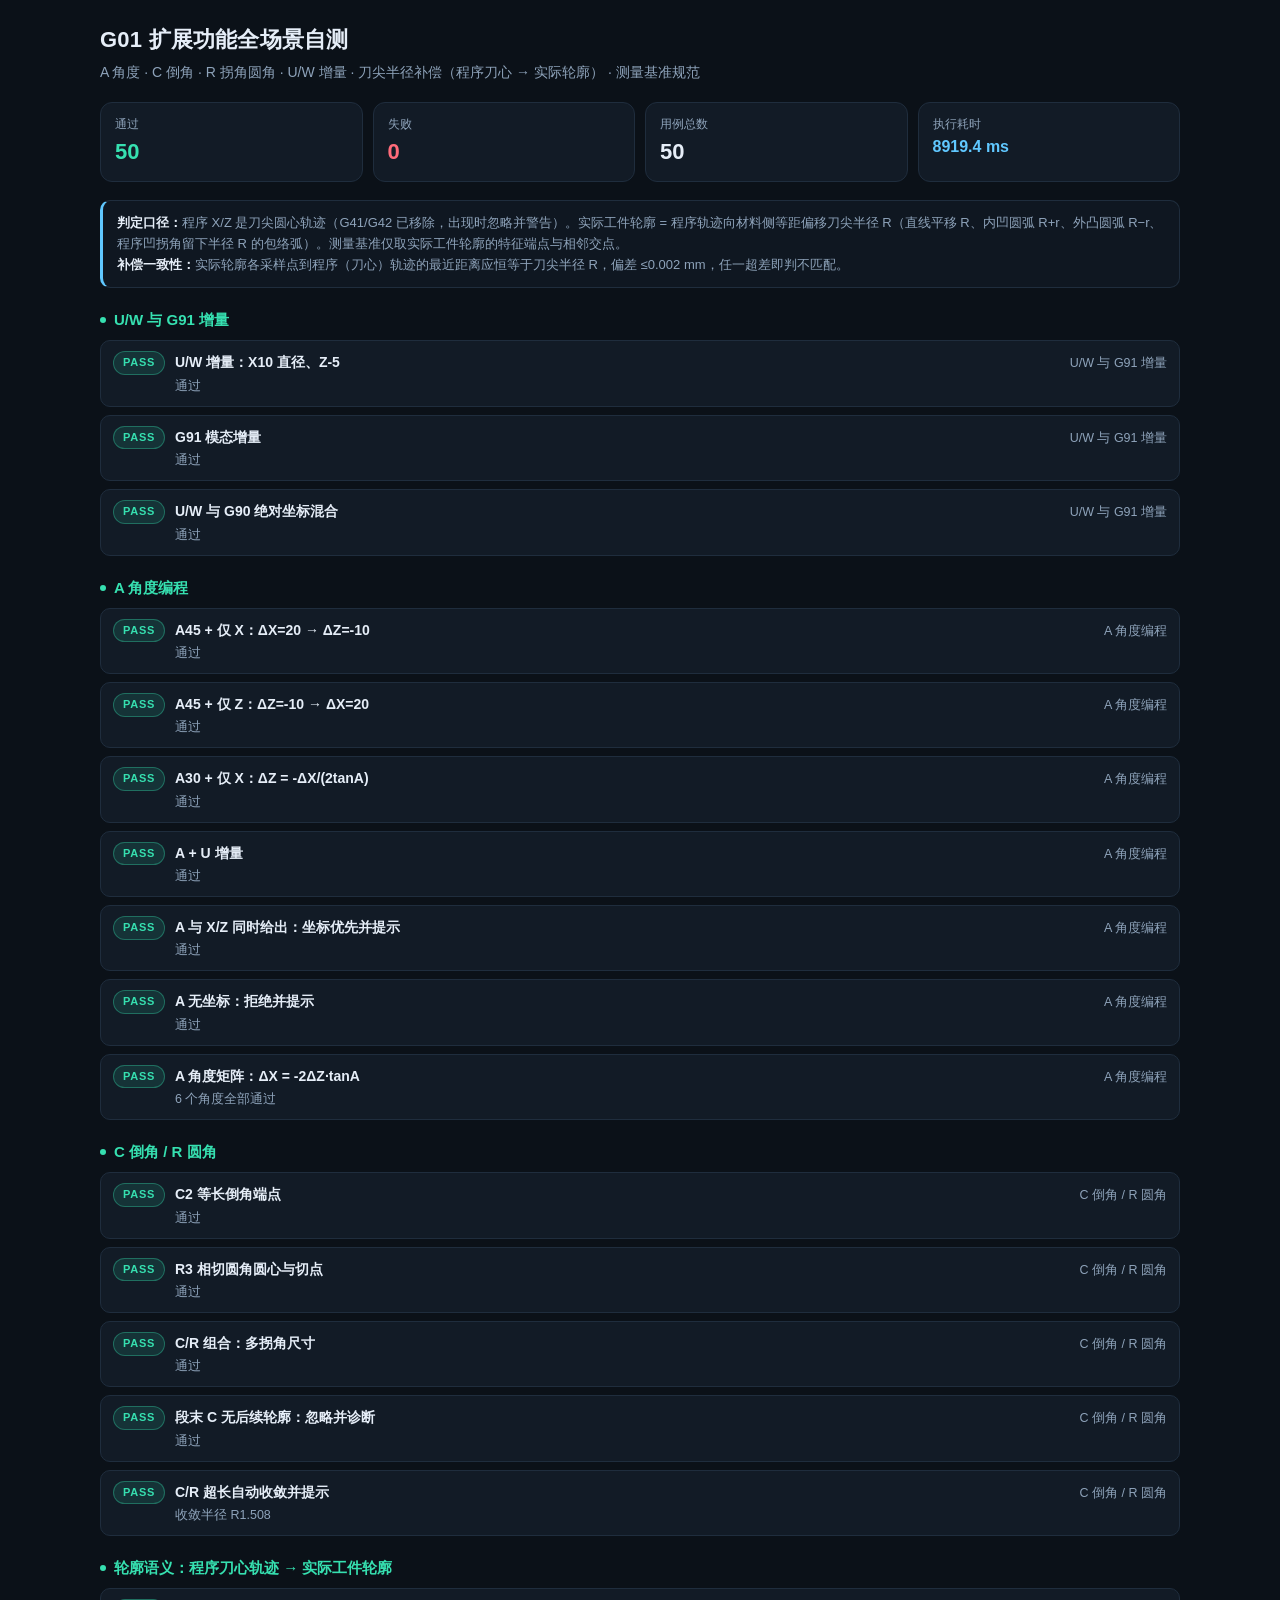
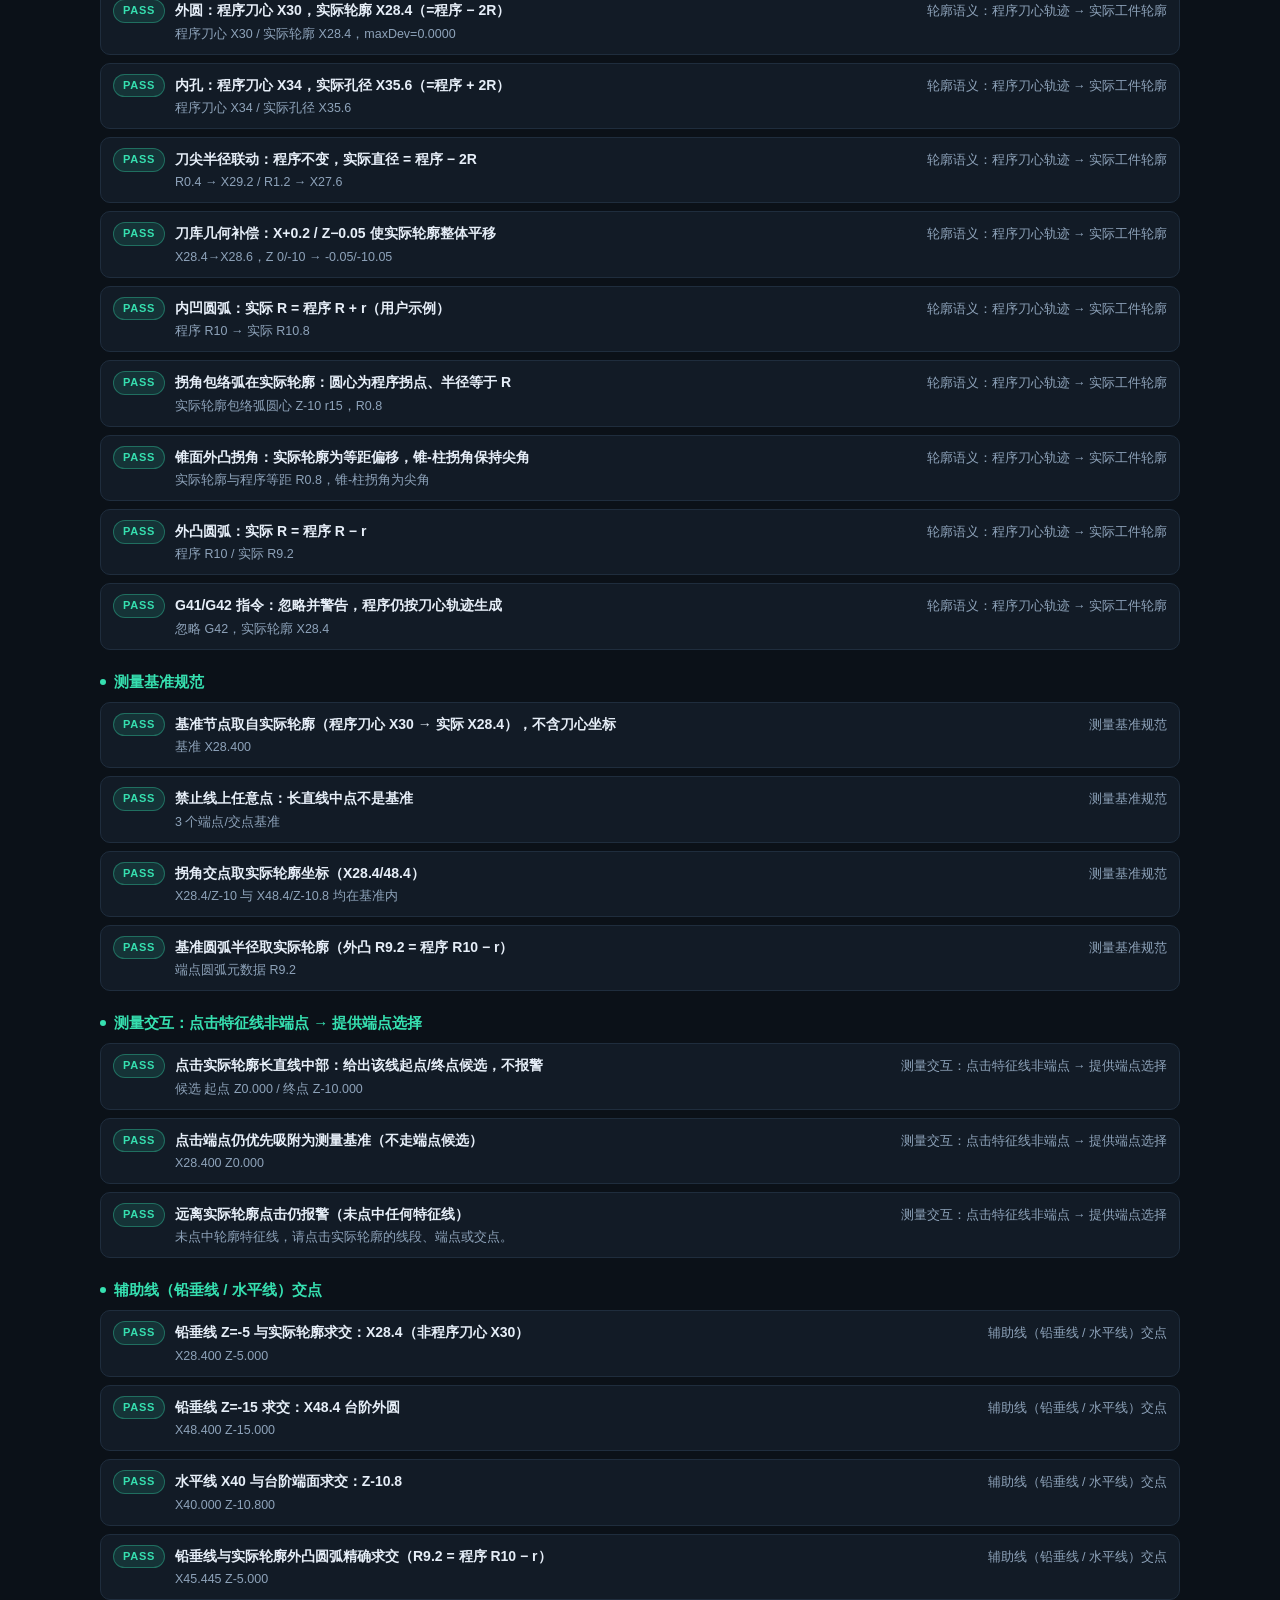
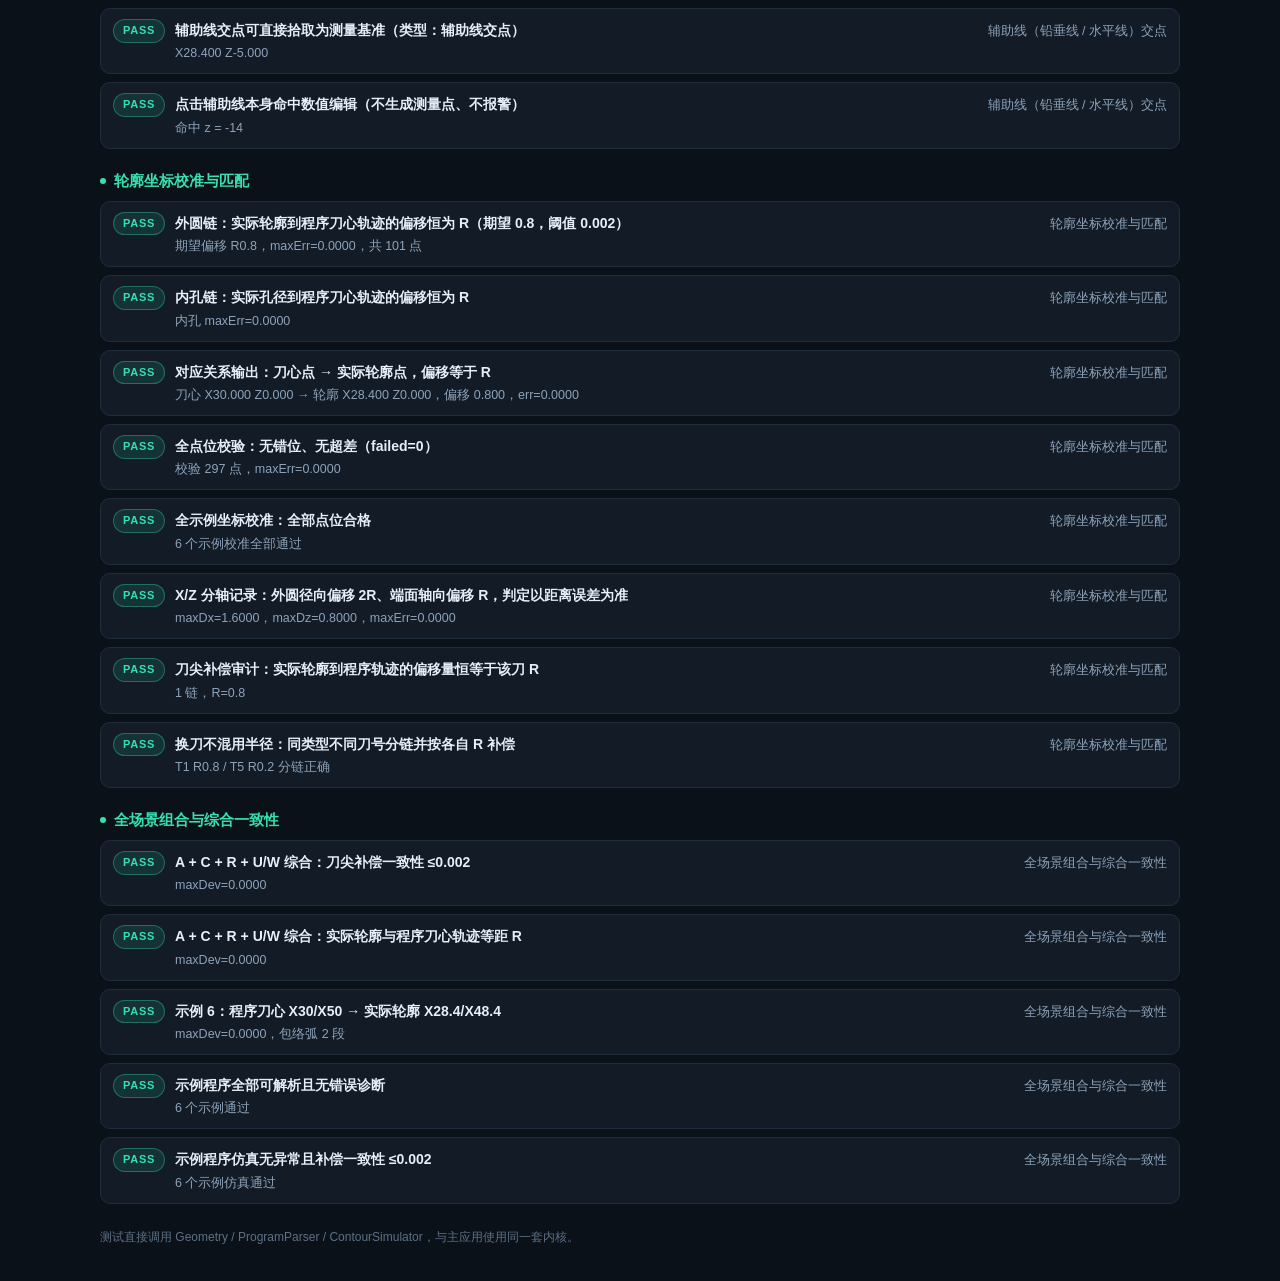
==== tests.html @ 0032b685 "Add self-test HTML page for G01 extension functionality with performance metrics and results display" ====
<!DOCTYPE html>
<html lang="zh-CN">
<head>
<meta charset="UTF-8">
<meta name="viewport" content="width=device-width, initial-scale=1.0">
<title>G01 扩展功能全场景自测</title>
<style>
  :root {
    --bg: #0b1118; --panel: #121b26; --panel2: #0f1721; --line: #1f2d3d;
    --txt: #e6eef8; --sub: #8ea3ba; --mint: #36e0b0; --amber: #ffbf5a;
    --red: #ff6b7a; --cyan: #60c8ff;
  }
  * { box-sizing: border-box; }
  body {
    margin: 0; background: radial-gradient(1200px 600px at 20% -10%, #16263a 0, var(--bg) 55%);
    color: var(--txt); font: 14px/1.6 "Segoe UI", "Microsoft YaHei", sans-serif;
    padding: 22px;
  }
  .wrap { max-width: 1080px; margin: 0 auto; }
  h1 { font-size: 22px; margin: 0 0 4px; letter-spacing: .01em; }
  .sub { color: var(--sub); margin: 0 0 18px; }
  .summary {
    display: grid; grid-template-columns: repeat(auto-fit, minmax(150px, 1fr));
    gap: 10px; margin-bottom: 18px;
  }
  .card {
    background: var(--panel); border: 1px solid var(--line); border-radius: 12px;
    padding: 12px 14px;
  }
  .card label { display: block; color: var(--sub); font-size: 12px; }
  .card b { font-size: 22px; font-variant-numeric: tabular-nums; }
  .card.pass b { color: var(--mint); }
  .card.fail b { color: var(--red); }
  .card.time b { color: var(--cyan); font-size: 16px; }
  .rules {
    background: var(--panel2); border: 1px solid var(--line); border-left: 3px solid var(--cyan);
    border-radius: 10px; padding: 12px 14px; color: var(--sub); margin-bottom: 18px; font-size: 13px;
  }
  .rules strong { color: var(--txt); }
  .group-title {
    margin: 20px 0 8px; font-weight: 600; font-size: 15px; color: var(--mint);
    display: flex; align-items: center; gap: 8px;
  }
  .group-title::before { content: ""; width: 6px; height: 6px; border-radius: 50%; background: var(--mint); }
  .test {
    display: grid; grid-template-columns: 52px 1fr auto; gap: 10px; align-items: start;
    background: var(--panel); border: 1px solid var(--line); border-radius: 10px;
    padding: 10px 12px; margin-bottom: 8px;
  }
  .badge { font-size: 11px; font-weight: 700; letter-spacing: .06em; padding: 2px 8px; border-radius: 999px; text-align: center; }
  .badge.pass { color: var(--mint); background: rgba(54, 224, 176, .12); border: 1px solid rgba(54, 224, 176, .35); }
  .badge.fail { color: var(--red); background: rgba(255, 107, 122, .12); border: 1px solid rgba(255, 107, 122, .4); }
  .name { font-weight: 600; }
  .detail { color: var(--sub); font-size: 12.5px; margin-top: 2px; word-break: break-all; }
  .test.failrow { border-color: rgba(255, 107, 122, .4); }
  .foot { color: #5d7086; font-size: 12px; margin-top: 24px; }
</style>
</head>
<body>
<div class="wrap">
  <h1>G01 扩展功能全场景自测</h1>
  <p class="sub">A 角度 · C 倒角 · R 拐角圆角 · U/W 增量 · 刀尖半径补偿（程序刀心 → 实际轮廓） · 测量基准规范</p>

  <div class="summary">
    <div class="card pass"><label>通过</label><b id="passCount">—</b></div>
    <div class="card fail"><label>失败</label><b id="failCount">—</b></div>
    <div class="card"><label>用例总数</label><b id="totalCount">—</b></div>
    <div class="card time"><label>执行耗时</label><b id="timeBox">—</b></div>
  </div>

  <div class="rules">
    <strong>判定口径：</strong>程序 X/Z 是刀尖圆心轨迹（G41/G42 已移除，出现时忽略并警告）。实际工件轮廓 = 程序轨迹向材料侧等距偏移刀尖半径 R（直线平移 R、内凹圆弧 R+r、外凸圆弧 R−r、程序凹拐角留下半径 R 的包络弧）。测量基准仅取实际工件轮廓的特征端点与相邻交点。<br>
    <strong>补偿一致性：</strong>实际轮廓各采样点到程序（刀心）轨迹的最近距离应恒等于刀尖半径 R，偏差 ≤0.002 mm，任一超差即判不匹配。
  </div>

  <div id="list"></div>
  <p class="foot">测试直接调用 Geometry / ProgramParser / ContourSimulator，与主应用使用同一套内核。</p>
</div>

<script src="js/geometry.js"></script>
<script src="js/parser.js"></script>
<script src="js/simulator.js"></script>
<script src="js/samples.js"></script>
<script src="js/viewer.js"></script>
<script src="js/selftest.js"></script>
<script>
(function () {
  var t0 = performance.now();
  var rows = SelfTest.run();
  var t1 = performance.now();
  var pass = rows.filter(function (r) { return r.pass; }).length;
  var fail = rows.length - pass;
  document.getElementById('passCount').textContent = pass;
  document.getElementById('failCount').textContent = fail;
  document.getElementById('totalCount').textContent = rows.length;
  document.getElementById('timeBox').textContent = (t1 - t0).toFixed(1) + ' ms';

  var list = document.getElementById('list');
  var lastGroup = '';
  rows.forEach(function (r) {
    if (r.group !== lastGroup) {
      lastGroup = r.group;
      var h = document.createElement('div');
      h.className = 'group-title';
      h.textContent = r.group;
      list.appendChild(h);
    }
    var el = document.createElement('div');
    el.className = 'test' + (r.pass ? '' : ' failrow');
    el.innerHTML =
      '<span class="badge ' + (r.pass ? 'pass' : 'fail') + '">' + (r.pass ? 'PASS' : 'FAIL') + '</span>' +
      '<div><div class="name">' + escapeHtml(r.name) + '</div>' +
      '<div class="detail">' + escapeHtml(r.detail) + '</div></div>' +
      '<span class="detail">' + escapeHtml(r.group) + '</span>';
    list.appendChild(el);
  });

  function escapeHtml(s) {
    return String(s).replace(/[&<>"']/g, function (c) {
      return { '&': '&amp;', '<': '&lt;', '>': '&gt;', '"': '&quot;', "'": '&#39;' }[c];
    });
  }
})();
</script>
</body>
</html>
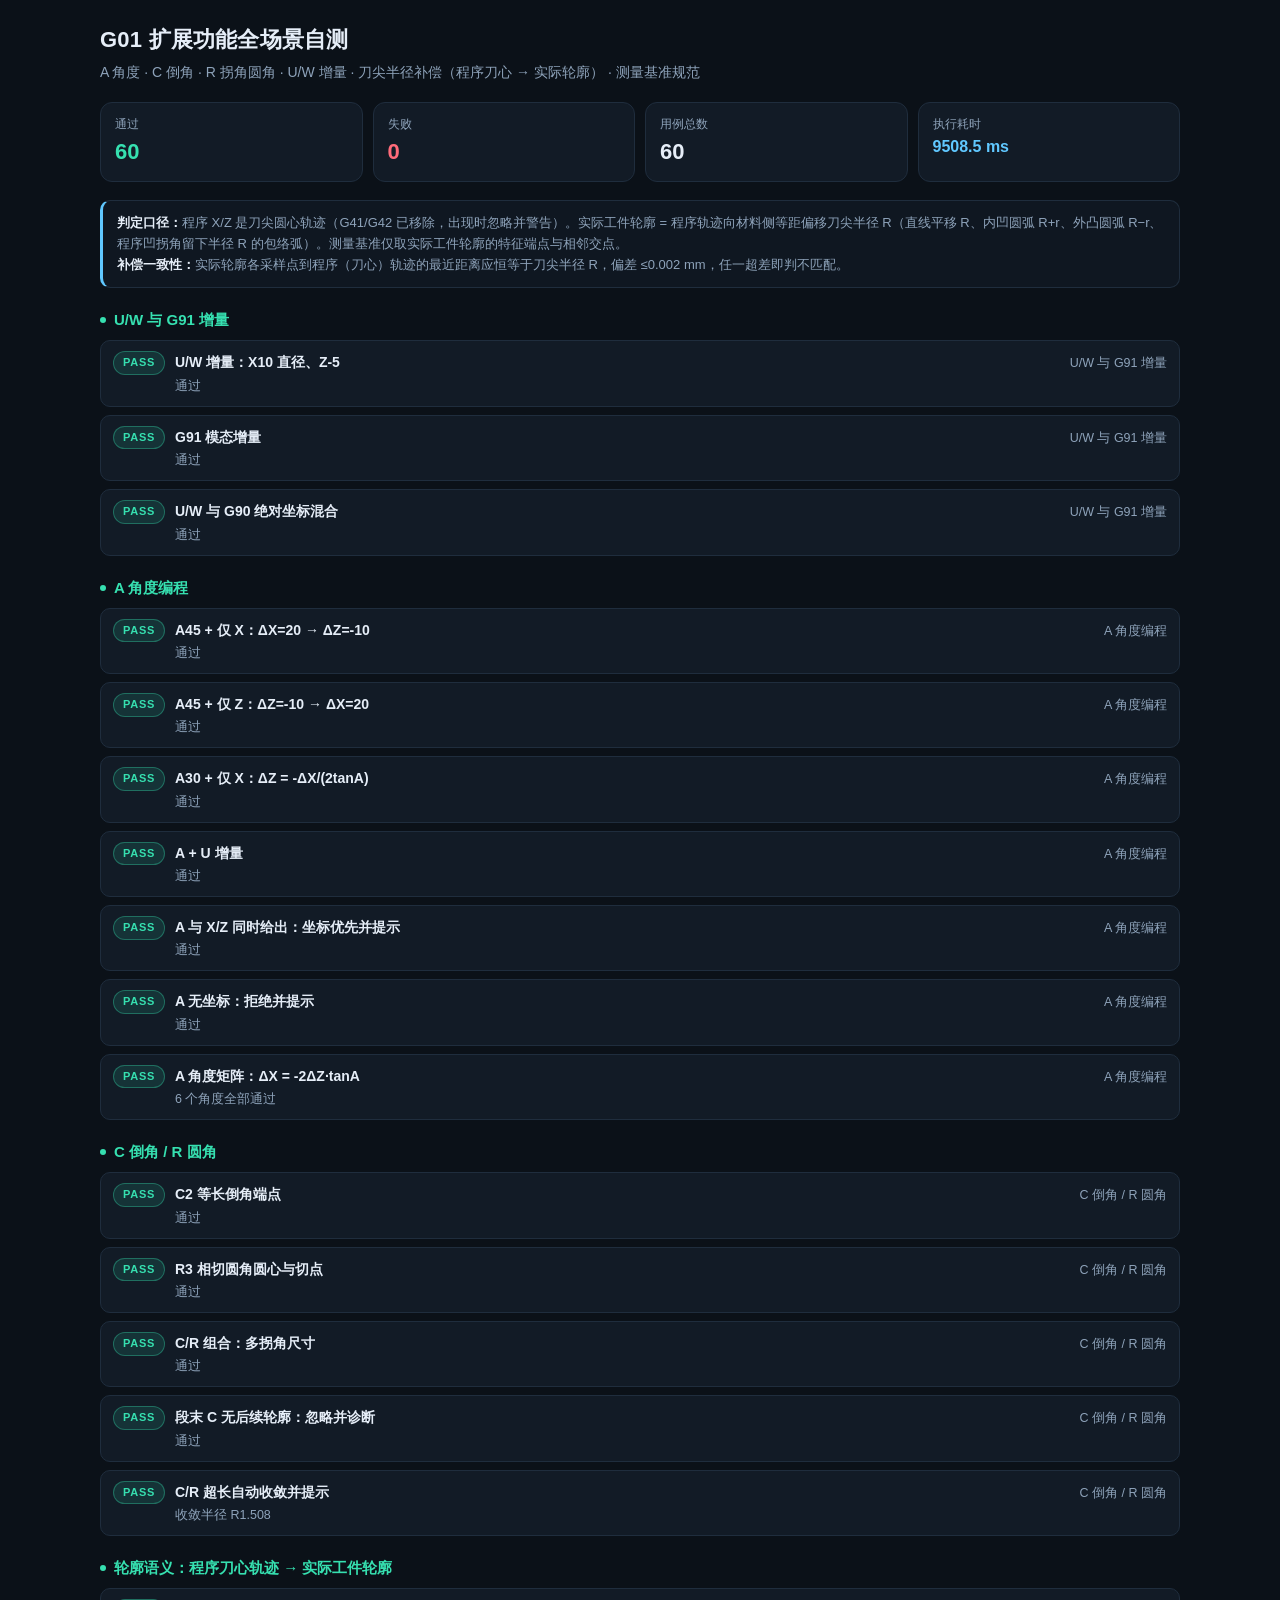
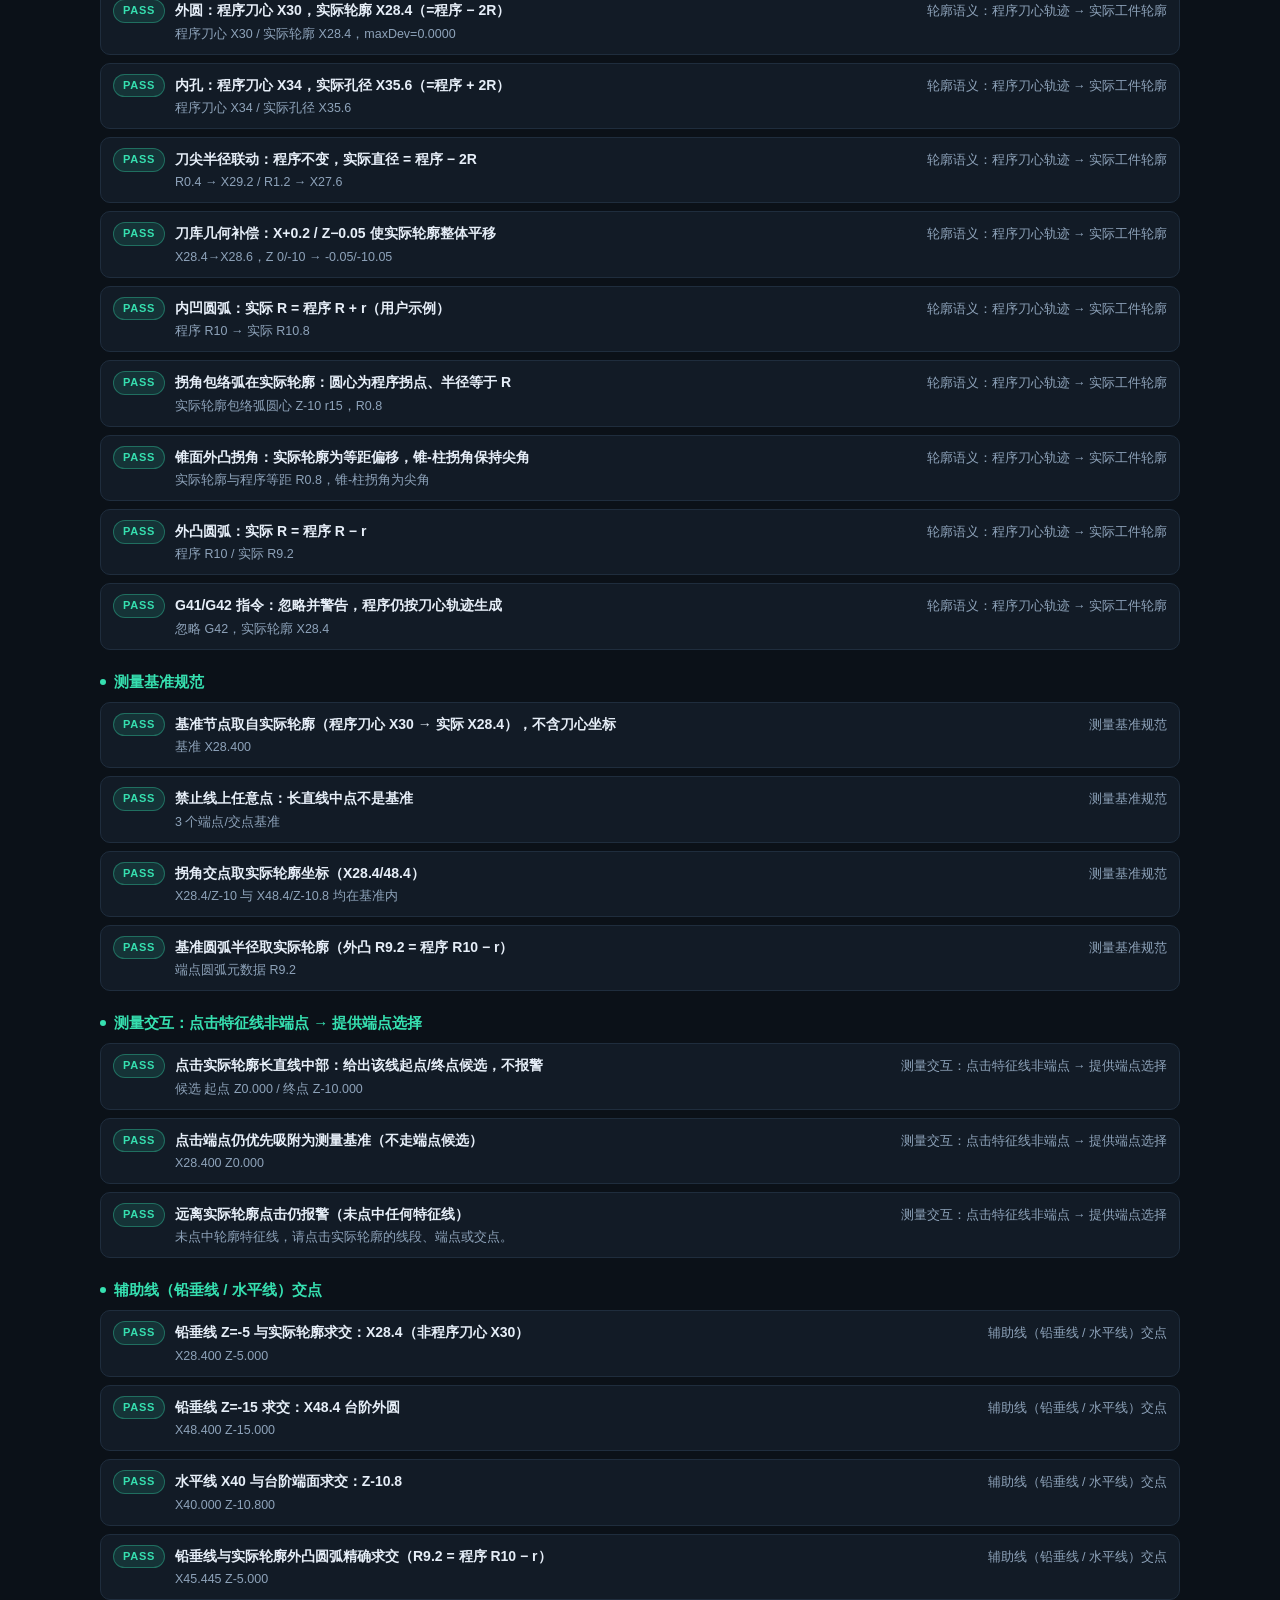
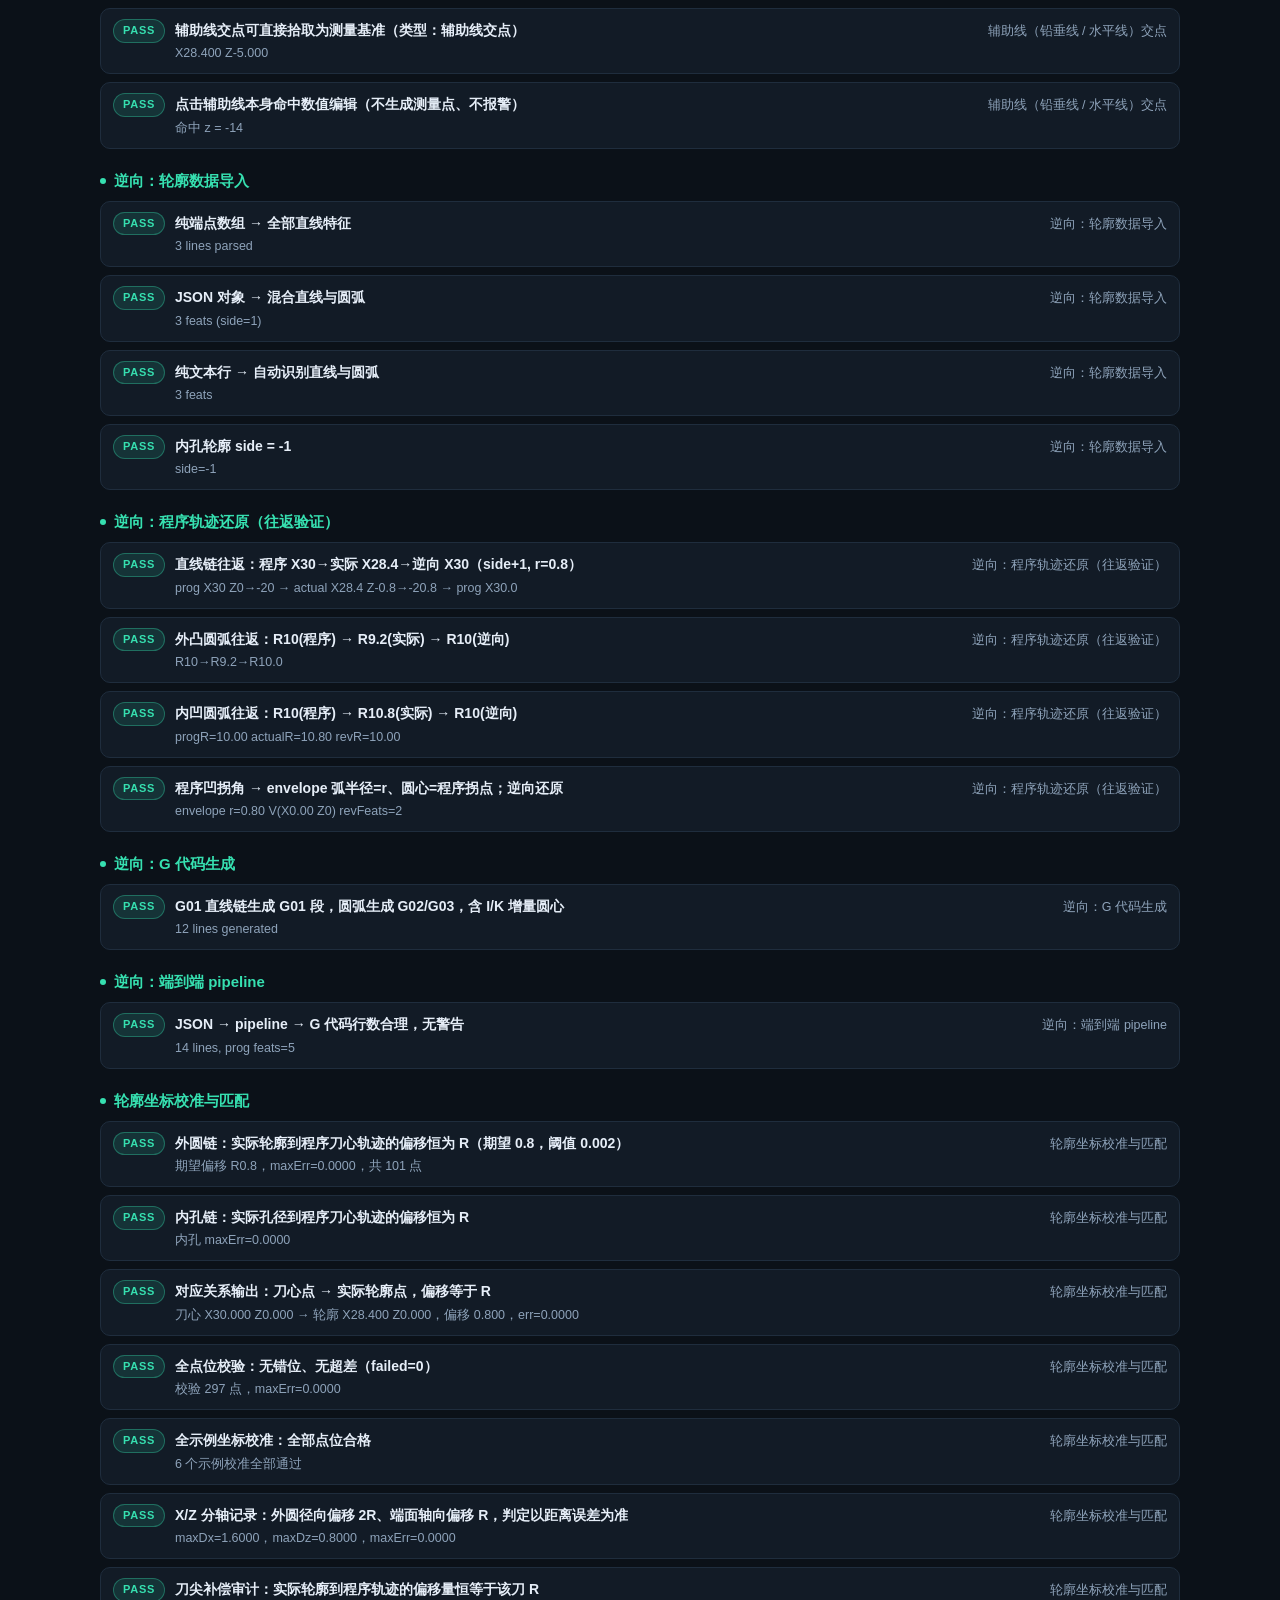
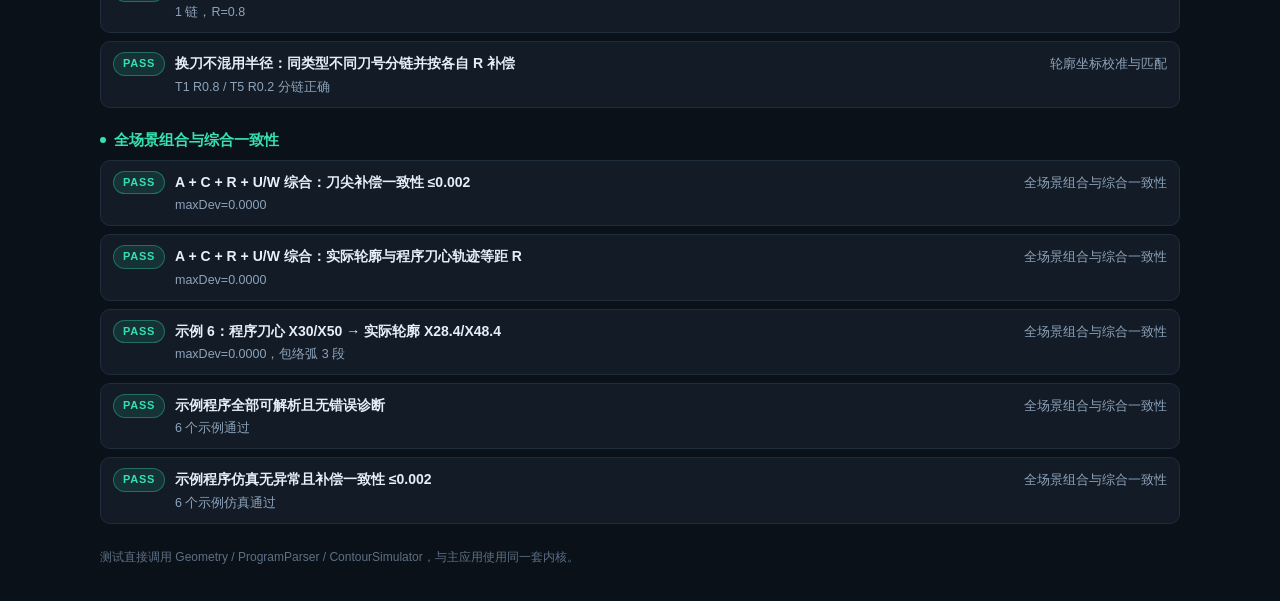
==== commit 2cd472d2: "init project" ====
--- a/tests.html
+++ b/tests.html
@@ -82,6 +82,7 @@
 <script src="js/simulator.js"></script>
 <script src="js/samples.js"></script>
 <script src="js/viewer.js"></script>
+<script src="js/reverse.js"></script>
 <script src="js/selftest.js"></script>
 <script>
 (function () {
